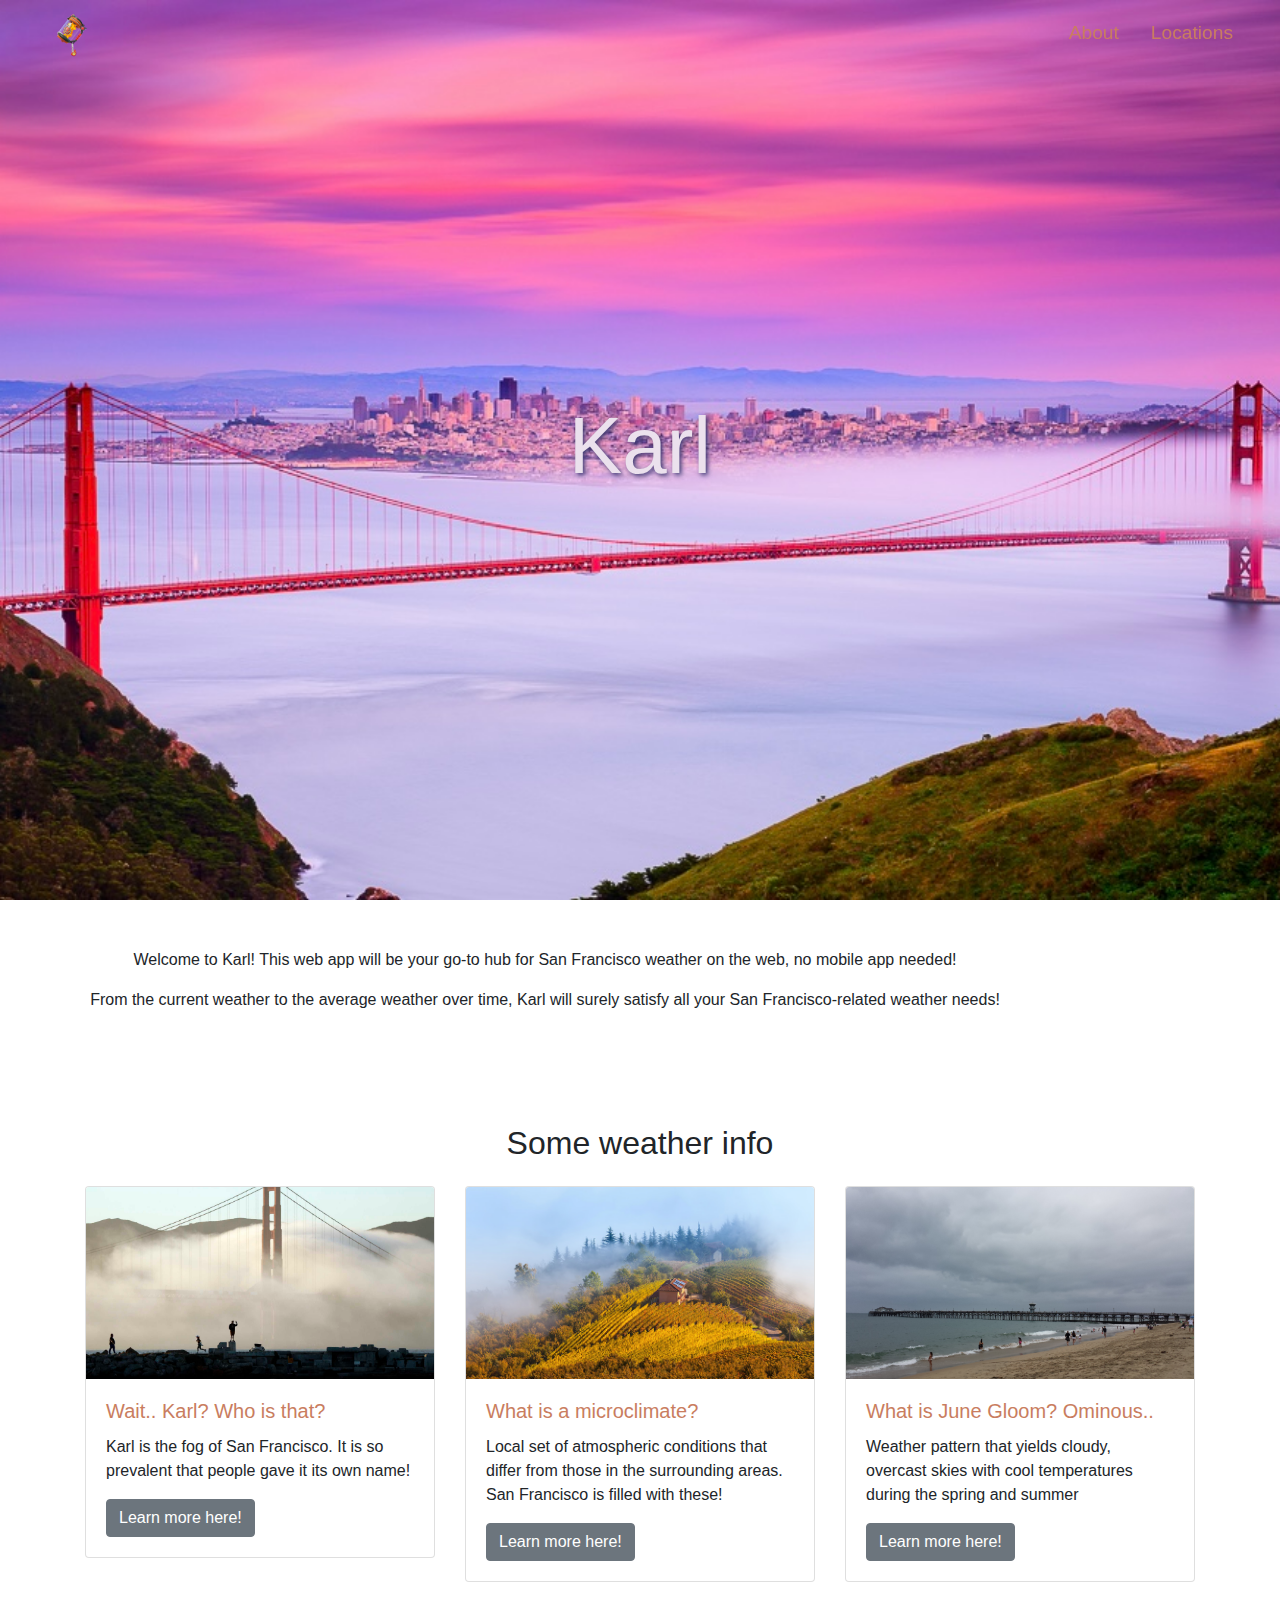
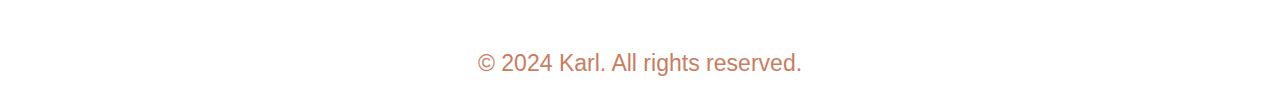
==== HTML/index.html @ ff3b45dc "Almost done with Home page" ====
<!DOCTYPE html>
<html lang="en"> 
<head>
  <meta charset="UTF-8">
  <meta http-equiv="X-UA-Compatible" content="IE=edge">
  <meta name="viewport" content="width=device-width, initial-scale=1.0">
  <link rel="stylesheet" href="../CSS/index.css">
  <!-- Needed Bootstrap CSS -->
  <link rel="stylesheet" href="https://cdn.jsdelivr.net/npm/bootstrap@4.3.1/dist/css/bootstrap.min.css">
  <link rel="stylesheet" href="https://cdn.jsdelivr.net/npm/bootstrap-icons@1.5.0/font/bootstrap-icons.css">
  <title>Karl</title>
</head>
<body>

  <!-- Header and Navbar -->	
  <header>
    <nav class="navbar navbar-expand-lg fixed-top">
      <div class="container-fluid">
      <a class="navbar-brand" href="#"></a>
        <div class="d-flex align-items-center"> 
          <a class="nav-link" href="#blurb">About</a>
          <a class="nav-link" href="">Locations</a>
        </div>
      </div>
    </nav>
  </header>

  <div class="header-container">
    <h1>Karl</h1>
  </div>

  <!-- Blurb section -->
  <section id="blurb" class="py-5">
    <div class="container text-center">
        <div class="row">
          <div class="col-md-10 section-title">
            <p class="blurb-info">Welcome to Karl! This web app will be your go-to hub for San Francisco weather on the web, no mobile app needed!</p>
	    <p class="blurb-info">From the current weather to the average weather over time, Karl will surely satisfy all your San Francisco-related weather needs!</p>
          </div>  
        </div>
      </div>
  </section>

  <!-- Info section -->
  <section id="info" class="py-5">
    <div class="container">
      <h2 class="text-center mb-4">Some weather info</h2>
      <div class="row row-cols-1 row-cols-md-3 g-4">
        <div class="col">
          <div class="card h-101">
            <img src="../Images/hero/Karl.jpg" class="card-img-top" alt="Picture of people look at a foggy Golden Gate Bridge from a distance">
            <div class="card-body">
              <h5 class="card-title">Wait.. Karl? Who is that?</h5>
              <p class="card-text">Karl is the fog of San Francisco. It is so prevalent that people gave it its own name!</p>
              <a href="https://www.kqed.org/news/11682057/how-the-bay-areas-fog-came-to-be-named-karl" class="btn btn-secondary" target="_blank">Learn more here!</a>
            </div>
          </div>
        </div>
        <div class="col">
          <div class="card h-101">
            <img src="../Images/hero/Microclimates.jpg" class="card-img-top" alt="Picture of sunny yet somehow also foggy mountain landscape">
            <div class="card-body">
              <h5 class="card-title">What is a microclimate?</h5>
              <p class="card-text">Local set of atmospheric conditions that differ from those in the surrounding areas. San Francisco is filled with these!</p>
              <a href="https://www.worldatlas.com/articles/the-microclimates-of-san-francisco.html" class="btn btn-secondary">Learn more here!</a>
            </div>
          </div>
        </div>
        <div class="col">
          <div class="card h-101">
            <img src="../Images/hero/June_Gloom.jpg" class="card-img-top" alt="Picture of foggy beach">
            <div class="card-body">
              <h5 class="card-title">What is June Gloom? Ominous..</h5>
              <p class="card-text">Weather pattern that yields cloudy, overcast skies with cool temperatures during the spring and summer</p>
              <a href="https://www.cbsnews.com/sanfrancisco/news/wheres-the-fog-no-more-june-gloom-in-san-francisco/" class="btn btn-secondary">Learn more here!</a>
            </div>
          </div>
        </div>
      </div>
    </div>
  </section> 
  
  <!-- Footer -->
  <footer id="finale">
    <div class="text-center p-3">© 2024 Karl. All rights reserved.</div>
  </footer>

  <!-- Needed Bootstrap JavaScript -->
  <script src="https://code.jquery.com/jquery-3.3.1.slim.min.js"></script>
  <script src="https://cdn.jsdelivr.net/npm/popper.js@1.14.7/dist/umd/popper.min.js"></script>
  <script src="https://cdn.jsdelivr.net/npm/bootstrap@4.3.1/dist/js/bootstrap.min.js"></script>
</body>
</html>

<!-- Old Navbar code: -->
<!-- <header>
      <nav class="navbar">
      <div class="container-fluid">
        <a class="navbar-brand" href="#">Karl</a>
      
        <div class="d-flex align-items-center"> 
          <a class="nav-link" href="#intro">About</a>
          <a class="nav-link" href="#projects">Locations</a>
        </div>
      </div>
      </nav>
    </header>  -->
---- CSS/index.css ----
/* General CSS */

* {
  box-sizing: border-box; /* I don't think this is doing anything lol..? */
}

/* Header and Navbar CSS */

.header-container {
  background-image: url(../Images/hero/GGBK.jpg);
  background-size: cover;
  background-position: top;
  background-repeat: no-repeat;
  width: 100vw;
  height: 100vh;
  display: flex;
  align-items: center;
  justify-content: center;
  text-align: center;
}

.header-container h1 {
  font-size: 80px;
  color: #EBE1ED;
  text-shadow: 2px 2px 5px #34356F;
  /* animation: */
}

.navbar {
  background: none;
}

.navbar-brand,
.nav-link,
#finale {
  color: #C97D60;
  transition: all 0.3s ease;
  font-size: larger;
}

.navbar-brand {
  position: relative;
  background: url(../Images/hero/Nova.png);
  width: 170px;
  height: 50px;
  left: 15px;
  background-size: contain;
  background-repeat: no-repeat;
}

.nav-link {
  position: relative;
}

.navbar-brand:hover,
.navbar-brand:active,
.nav-link:hover,
.nav-link:active {
  color: #B6BE9C !important;
}

.nav-link::after {
  content: '';
  opacity: 0;
  transition: all 0.2s;
  height: 2px;
  width: 100%;
  background-color: #C97D60;
  position: absolute;
  bottom: 0;
  left: 0;
}

.nav-link:hover::after {
  opacity: 1;
}

/* Blurb section CSS */
.blurb-info {
  text-align: center;
}

/* Info section CSS */

.card-title {
  color: #C97D60;
}

.card-img-top {
  width: 100%;
  height: 15vw;
  object-fit: cover;
} /* To make it so all the cards are the same size */

.h-101 {
  transition: all 0.3s;
}

.h-101:hover {
  transform: scale(1.15);
}

/* Footer CSS */
.p-3 {
  font-size: larger;
}
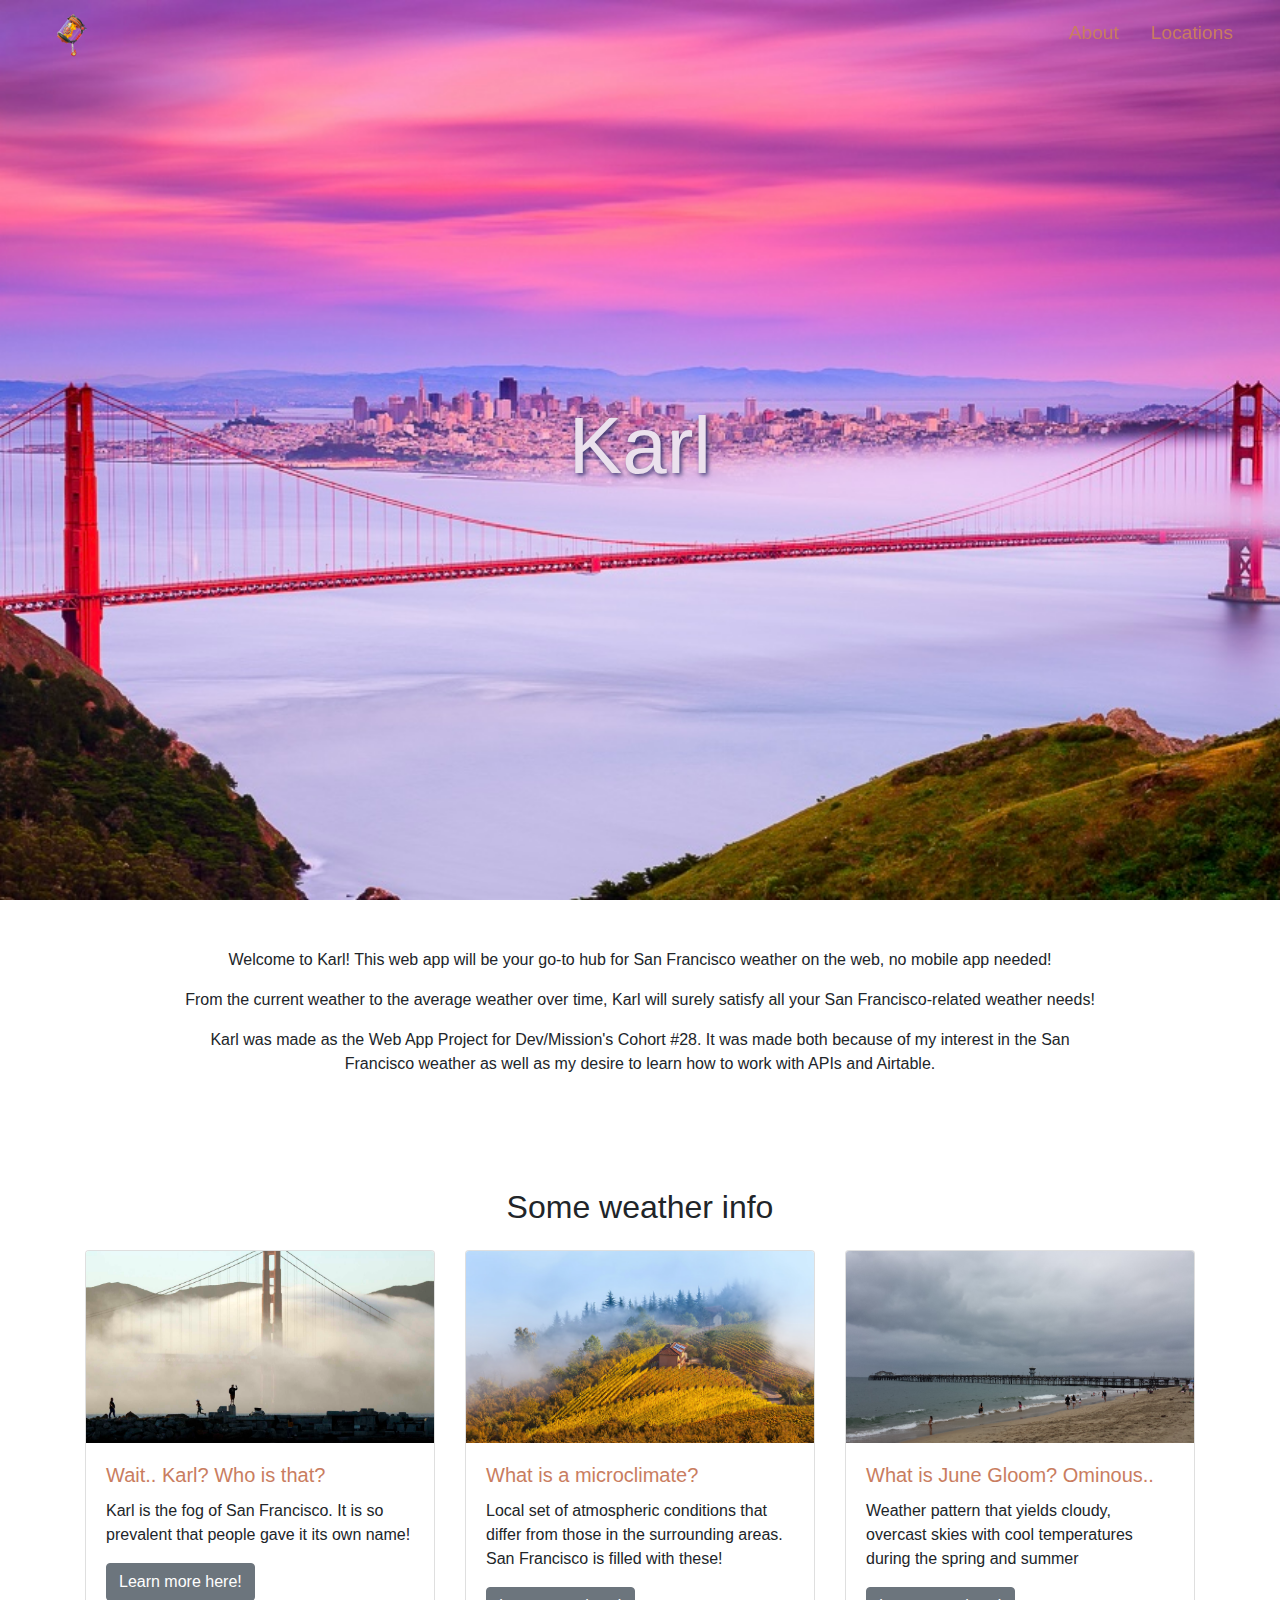
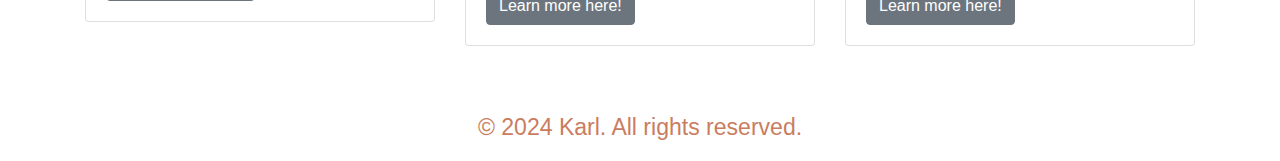
==== commit 83cd9fcc: "Center Blurb section" ====
--- a/HTML/index.html
+++ b/HTML/index.html
@@ -32,14 +32,16 @@
   <!-- Blurb section -->
   <section id="blurb" class="py-5">
     <div class="container text-center">
-        <div class="row">
-          <div class="col-md-10 section-title">
-            <p class="blurb-info">Welcome to Karl! This web app will be your go-to hub for San Francisco weather on the web, no mobile app needed!</p>
-	    <p class="blurb-info">From the current weather to the average weather over time, Karl will surely satisfy all your San Francisco-related weather needs!</p>
-          </div>  
-        </div>
+      <div class="row">
+        <div class="col-md-10 mx-auto text-center section-title">
+          <p class="blurb-info">Welcome to Karl! This web app will be your go-to hub for San Francisco weather on the web, no mobile app needed!</p>
+          <p class="blurb-info">From the current weather to the average weather over time, Karl will surely satisfy all your San Francisco-related weather needs!</p>
+          <p class="blurb-info">Karl was made as the Web App Project for Dev/Mission's Cohort #28. It was made both because of my interest in the San Francisco weather as well as my desire to learn how to work with APIs and Airtable.</p>
+        </div>  
       </div>
+    </div>
   </section>
+
 
   <!-- Info section -->
   <section id="info" class="py-5">
@@ -90,18 +92,4 @@
   <script src="https://cdn.jsdelivr.net/npm/popper.js@1.14.7/dist/umd/popper.min.js"></script>
   <script src="https://cdn.jsdelivr.net/npm/bootstrap@4.3.1/dist/js/bootstrap.min.js"></script>
 </body>
-</html>
-
-<!-- Old Navbar code: -->
-<!-- <header>
-      <nav class="navbar">
-      <div class="container-fluid">
-        <a class="navbar-brand" href="#">Karl</a>
-      
-        <div class="d-flex align-items-center"> 
-          <a class="nav-link" href="#intro">About</a>
-          <a class="nav-link" href="#projects">Locations</a>
-        </div>
-      </div>
-      </nav>
-    </header>  -->+</html>--- a/CSS/index.css
+++ b/CSS/index.css
@@ -76,8 +76,8 @@
 }
 
 /* Blurb section CSS */
+
 .blurb-info {
-  text-align: center;
 }
 
 /* Info section CSS */
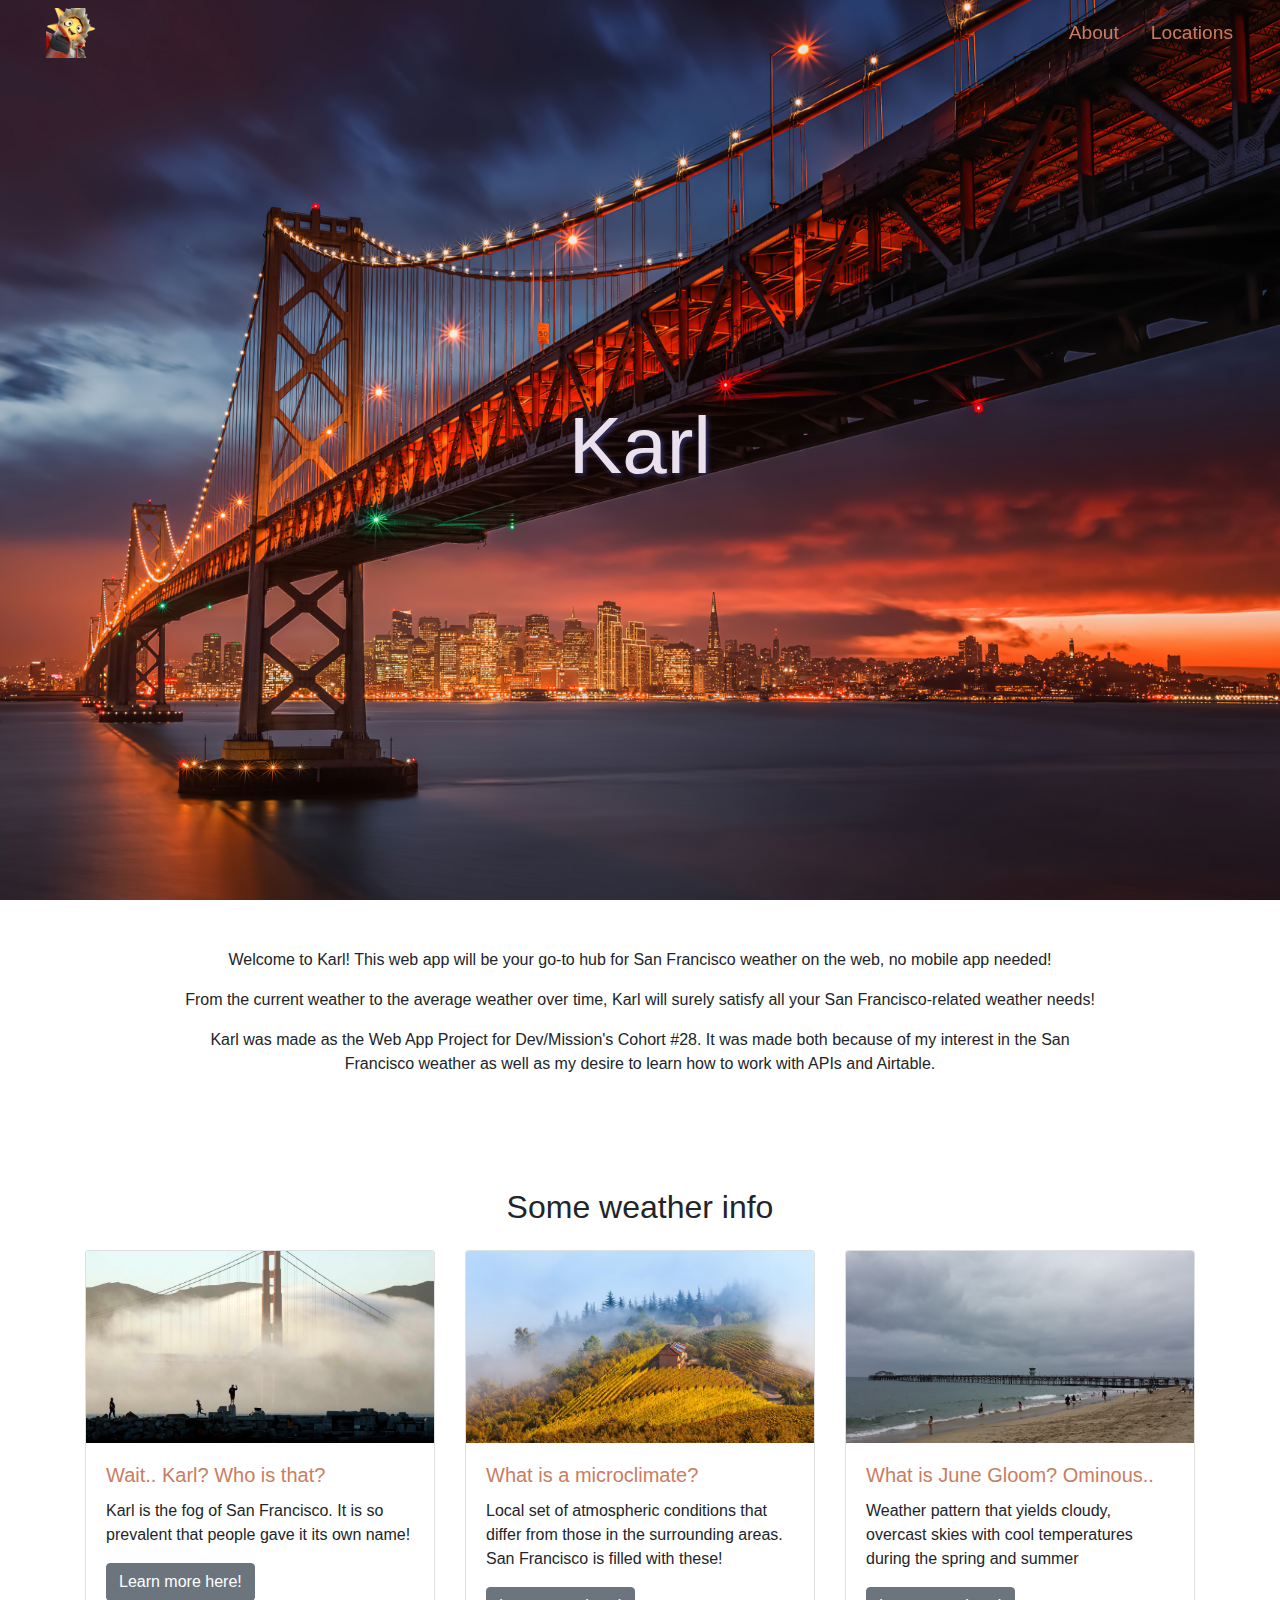
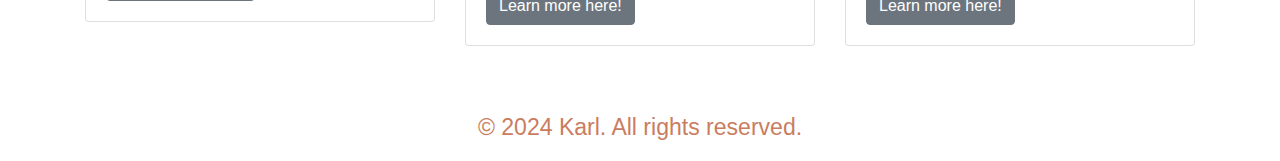
==== commit 99db655a: "Shuffle around structure and begin working on the Locationd page" ====
--- a/HTML/index.html
+++ b/HTML/index.html
@@ -12,7 +12,7 @@
 </head>
 <body>
 
-  <!-- Header and Navbar -->	
+  <!-- Navbar and Header -->	
   <header>
     <nav class="navbar navbar-expand-lg fixed-top">
       <div class="container-fluid">
@@ -50,7 +50,7 @@
       <div class="row row-cols-1 row-cols-md-3 g-4">
         <div class="col">
           <div class="card h-101">
-            <img src="../Images/hero/Karl.jpg" class="card-img-top" alt="Picture of people look at a foggy Golden Gate Bridge from a distance">
+            <img src="../Images/info/Karl.jpg" class="card-img-top" alt="Picture of people look at a foggy Golden Gate Bridge from a distance">
             <div class="card-body">
               <h5 class="card-title">Wait.. Karl? Who is that?</h5>
               <p class="card-text">Karl is the fog of San Francisco. It is so prevalent that people gave it its own name!</p>
@@ -60,7 +60,7 @@
         </div>
         <div class="col">
           <div class="card h-101">
-            <img src="../Images/hero/Microclimates.jpg" class="card-img-top" alt="Picture of sunny yet somehow also foggy mountain landscape">
+            <img src="../Images/info/Microclimates.jpg" class="card-img-top" alt="Picture of sunny yet somehow also foggy mountain landscape">
             <div class="card-body">
               <h5 class="card-title">What is a microclimate?</h5>
               <p class="card-text">Local set of atmospheric conditions that differ from those in the surrounding areas. San Francisco is filled with these!</p>
@@ -70,7 +70,7 @@
         </div>
         <div class="col">
           <div class="card h-101">
-            <img src="../Images/hero/June_Gloom.jpg" class="card-img-top" alt="Picture of foggy beach">
+            <img src="../Images/info/June_Gloom.jpg" class="card-img-top" alt="Picture of foggy beach">
             <div class="card-body">
               <h5 class="card-title">What is June Gloom? Ominous..</h5>
               <p class="card-text">Weather pattern that yields cloudy, overcast skies with cool temperatures during the spring and summer</p>
--- a/CSS/index.css
+++ b/CSS/index.css
@@ -4,30 +4,16 @@
   box-sizing: border-box; /* I don't think this is doing anything lol..? */
 }
 
-/* Header and Navbar CSS */
+/* Navbar and Header CSS */
 
-.header-container {
-  background-image: url(../Images/hero/GGBK.jpg);
-  background-size: cover;
-  background-position: top;
+.navbar-brand {
+  position: relative;
+  background: url(../Images/logos/Sunspot.png);
+  width: 170px;
+  height: 50px;
+  left: 15px;
+  background-size: contain;
   background-repeat: no-repeat;
-  width: 100vw;
-  height: 100vh;
-  display: flex;
-  align-items: center;
-  justify-content: center;
-  text-align: center;
-}
-
-.header-container h1 {
-  font-size: 80px;
-  color: #EBE1ED;
-  text-shadow: 2px 2px 5px #34356F;
-  /* animation: */
-}
-
-.navbar {
-  background: none;
 }
 
 .navbar-brand,
@@ -36,16 +22,6 @@
   color: #C97D60;
   transition: all 0.3s ease;
   font-size: larger;
-}
-
-.navbar-brand {
-  position: relative;
-  background: url(../Images/hero/Nova.png);
-  width: 170px;
-  height: 50px;
-  left: 15px;
-  background-size: contain;
-  background-repeat: no-repeat;
 }
 
 .nav-link {
@@ -73,6 +49,26 @@
 
 .nav-link:hover::after {
   opacity: 1;
+}
+
+.header-container {
+  background-image: url(../Images/hero/GGBA.jpg);
+  background-size: cover;
+  background-position: top;
+  background-repeat: no-repeat;
+  width: 100vw;
+  height: 100vh;
+  display: flex;
+  align-items: center;
+  justify-content: center;
+  text-align: center;
+}
+
+.header-container h1 {
+  font-size: 80px;
+  color: #EBE1ED;
+  text-shadow: 2px 2px 5px #34356F;
+  /* animation: */
 }
 
 /* Blurb section CSS */
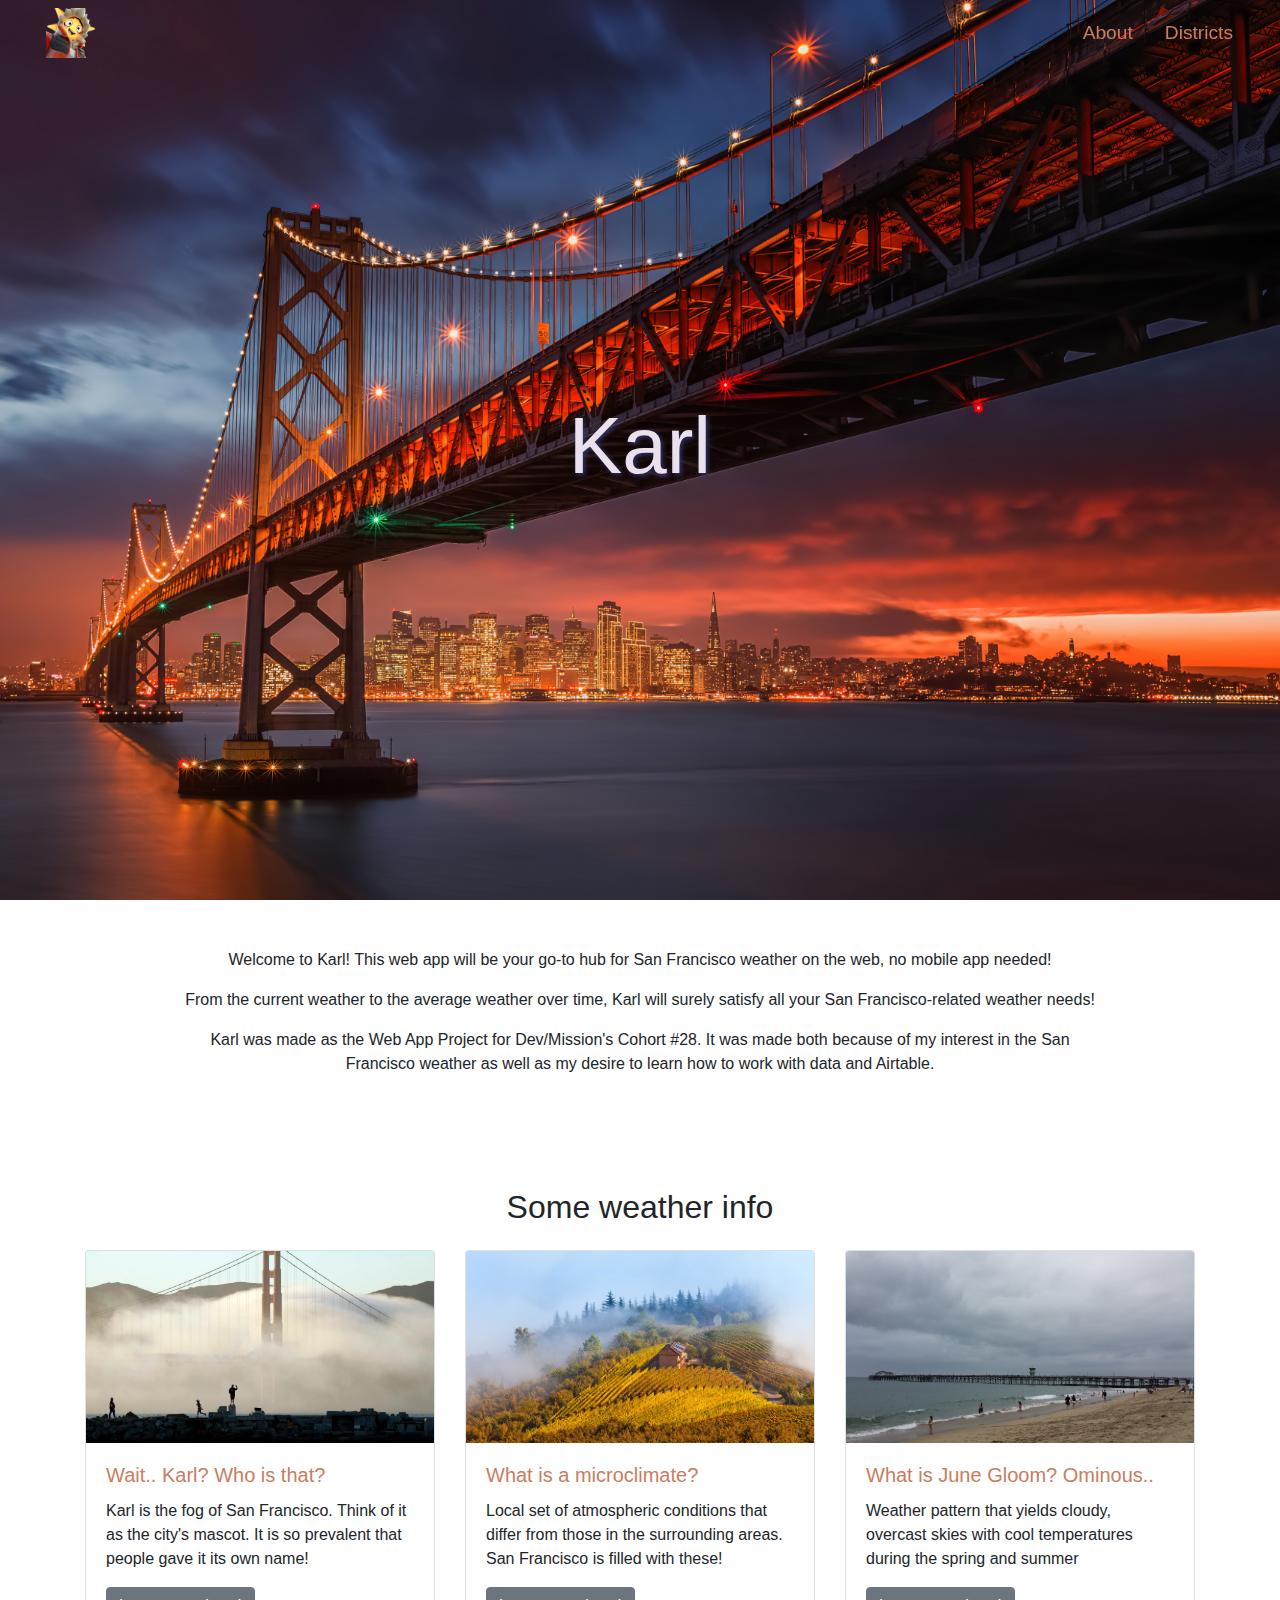
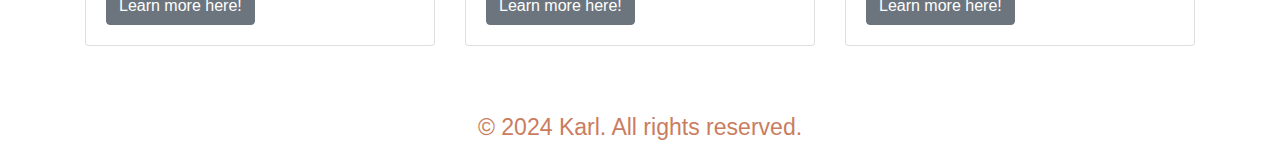
==== commit db9adb14: "Chose font" ====
--- a/HTML/index.html
+++ b/HTML/index.html
@@ -5,9 +5,18 @@
   <meta http-equiv="X-UA-Compatible" content="IE=edge">
   <meta name="viewport" content="width=device-width, initial-scale=1.0">
   <link rel="stylesheet" href="../CSS/index.css">
+  <link rel="icon" type="image/png" href="../Images/icons/Nova.png">
   <!-- Needed Bootstrap CSS -->
   <link rel="stylesheet" href="https://cdn.jsdelivr.net/npm/bootstrap@4.3.1/dist/css/bootstrap.min.css">
   <link rel="stylesheet" href="https://cdn.jsdelivr.net/npm/bootstrap-icons@1.5.0/font/bootstrap-icons.css">
+  <!-- Needed Bootstrap JavaScript -->
+  <script src="https://code.jquery.com/jquery-3.3.1.slim.min.js" defer></script>
+  <script src="https://cdn.jsdelivr.net/npm/popper.js@1.14.7/dist/umd/popper.min.js" defer></script>
+  <script src="https://cdn.jsdelivr.net/npm/bootstrap@4.3.1/dist/js/bootstrap.min.js" defer></script>
+  <!-- Font from Google Fonts -->
+  <link rel="preconnect" href="https://fonts.googleapis.com">
+  <link rel="preconnect" href="https://fonts.gstatic.com" crossorigin>
+  <link href="https://fonts.googleapis.com/css2?family=Acme&display=swap" rel="stylesheet">
   <title>Karl</title>
 </head>
 <body>
@@ -19,7 +28,7 @@
       <a class="navbar-brand" href="#"></a>
         <div class="d-flex align-items-center"> 
           <a class="nav-link" href="#blurb">About</a>
-          <a class="nav-link" href="">Locations</a>
+          <a class="nav-link" href="../HTML/districts.html">Districts</a>
         </div>
       </div>
     </nav>
@@ -36,13 +45,12 @@
         <div class="col-md-10 mx-auto text-center section-title">
           <p class="blurb-info">Welcome to Karl! This web app will be your go-to hub for San Francisco weather on the web, no mobile app needed!</p>
           <p class="blurb-info">From the current weather to the average weather over time, Karl will surely satisfy all your San Francisco-related weather needs!</p>
-          <p class="blurb-info">Karl was made as the Web App Project for Dev/Mission's Cohort #28. It was made both because of my interest in the San Francisco weather as well as my desire to learn how to work with APIs and Airtable.</p>
+          <p class="blurb-info">Karl was made as the Web App Project for Dev/Mission's Cohort #28. It was made both because of my interest in the San Francisco weather as well as my desire to learn how to work with data and Airtable.</p>
         </div>  
       </div>
     </div>
   </section>
-
-
+  
   <!-- Info section -->
   <section id="info" class="py-5">
     <div class="container">
@@ -53,7 +61,7 @@
             <img src="../Images/info/Karl.jpg" class="card-img-top" alt="Picture of people look at a foggy Golden Gate Bridge from a distance">
             <div class="card-body">
               <h5 class="card-title">Wait.. Karl? Who is that?</h5>
-              <p class="card-text">Karl is the fog of San Francisco. It is so prevalent that people gave it its own name!</p>
+              <p class="card-text">Karl is the fog of San Francisco. Think of it as the city's mascot. It is so prevalent that people gave it its own name!</p>
               <a href="https://www.kqed.org/news/11682057/how-the-bay-areas-fog-came-to-be-named-karl" class="btn btn-secondary" target="_blank">Learn more here!</a>
             </div>
           </div>
@@ -86,10 +94,5 @@
   <footer id="finale">
     <div class="text-center p-3">© 2024 Karl. All rights reserved.</div>
   </footer>
-
-  <!-- Needed Bootstrap JavaScript -->
-  <script src="https://code.jquery.com/jquery-3.3.1.slim.min.js"></script>
-  <script src="https://cdn.jsdelivr.net/npm/popper.js@1.14.7/dist/umd/popper.min.js"></script>
-  <script src="https://cdn.jsdelivr.net/npm/bootstrap@4.3.1/dist/js/bootstrap.min.js"></script>
 </body>
 </html>--- a/CSS/index.css
+++ b/CSS/index.css
@@ -8,7 +8,7 @@
 
 .navbar-brand {
   position: relative;
-  background: url(../Images/logos/Sunspot.png);
+  background: url(../Images/icons/Sunspot.png);
   width: 170px;
   height: 50px;
   left: 15px;
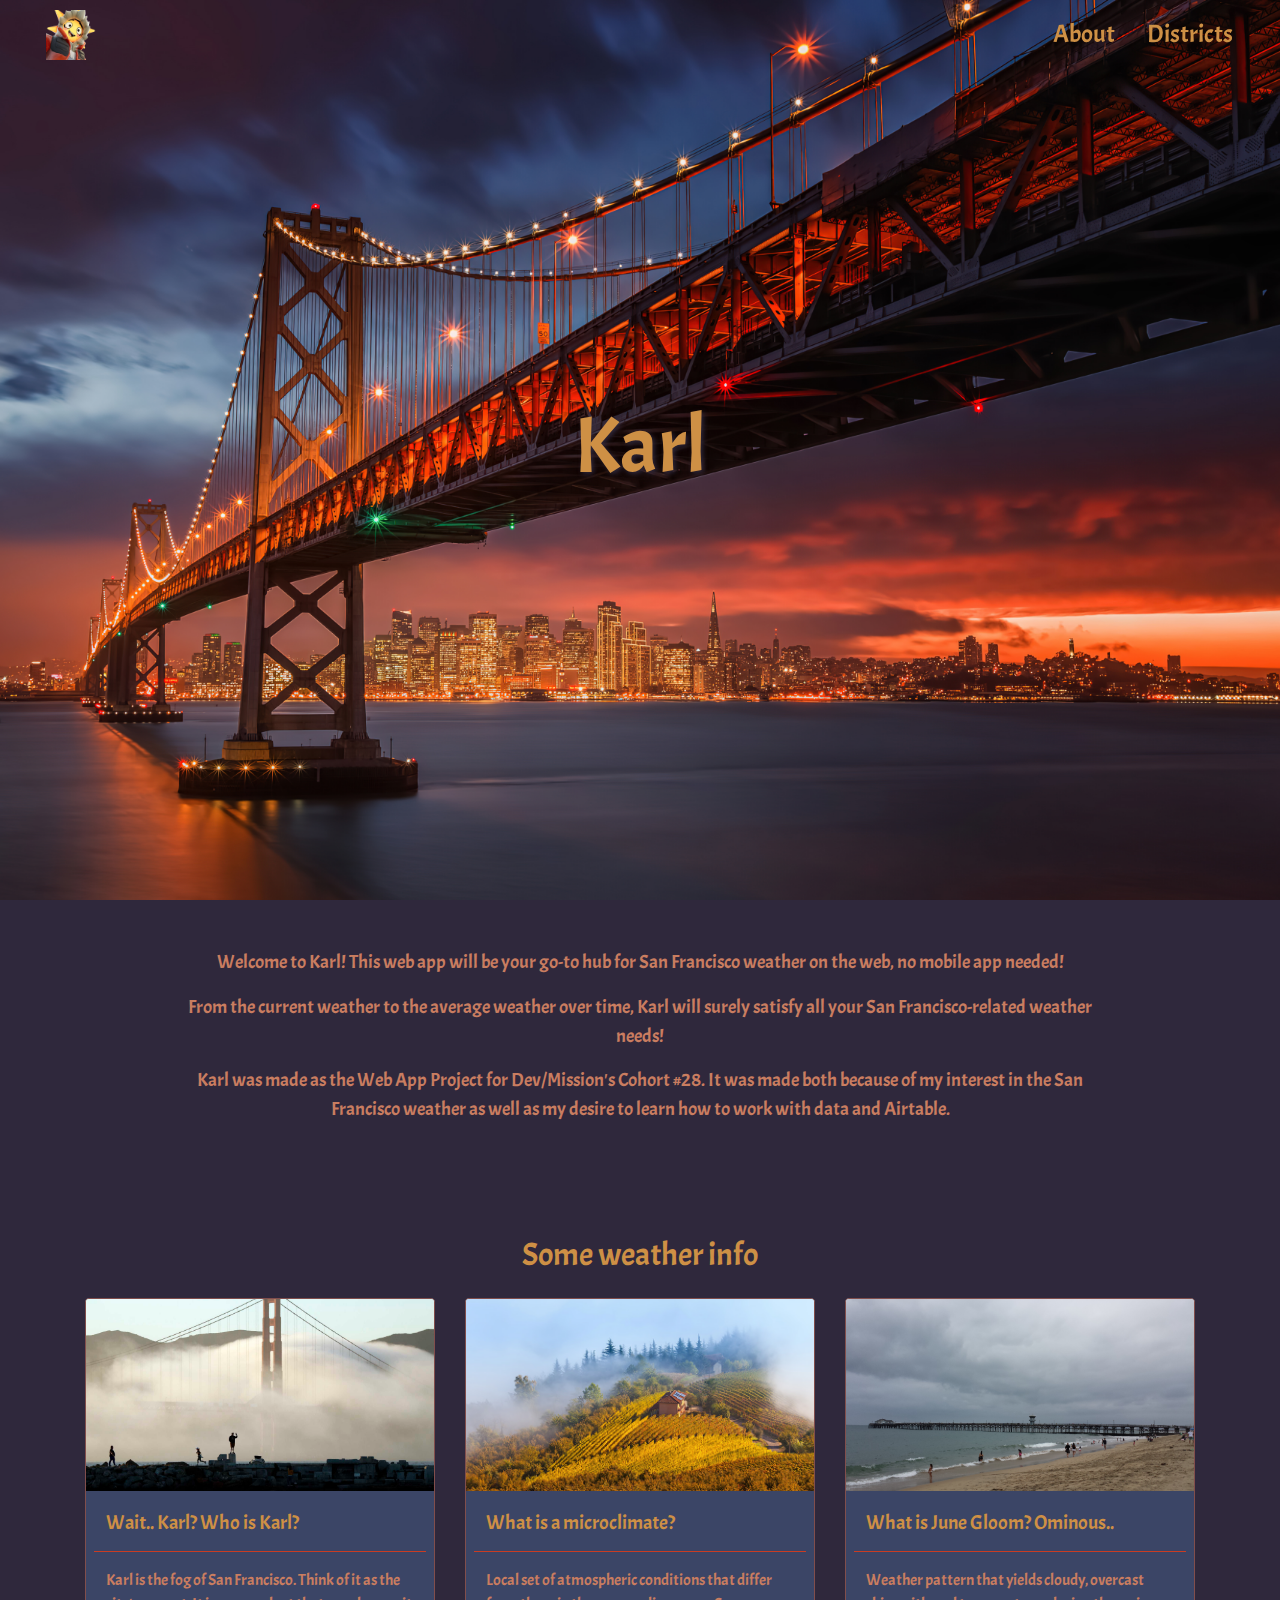
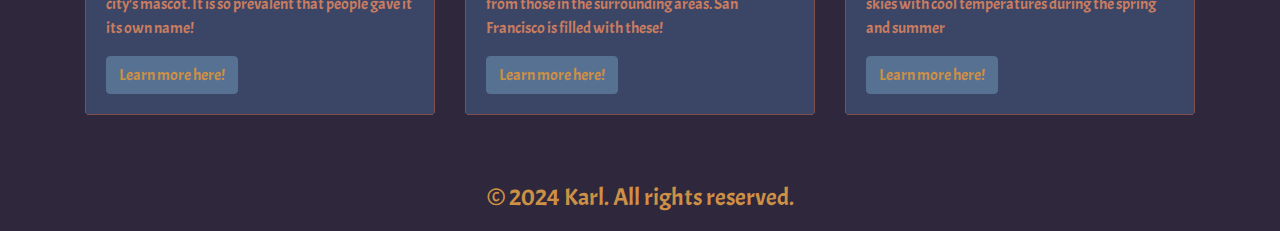
==== commit 6dd98dae: "Finish Cards CSS" ====
--- a/HTML/index.html
+++ b/HTML/index.html
@@ -60,7 +60,8 @@
           <div class="card h-101">
             <img src="../Images/info/Karl.jpg" class="card-img-top" alt="Picture of people look at a foggy Golden Gate Bridge from a distance">
             <div class="card-body">
-              <h5 class="card-title">Wait.. Karl? Who is that?</h5>
+              <h5 class="card-title">Wait.. Karl? Who is Karl?</h5>
+              <hr>
               <p class="card-text">Karl is the fog of San Francisco. Think of it as the city's mascot. It is so prevalent that people gave it its own name!</p>
               <a href="https://www.kqed.org/news/11682057/how-the-bay-areas-fog-came-to-be-named-karl" class="btn btn-secondary" target="_blank">Learn more here!</a>
             </div>
@@ -71,6 +72,7 @@
             <img src="../Images/info/Microclimates.jpg" class="card-img-top" alt="Picture of sunny yet somehow also foggy mountain landscape">
             <div class="card-body">
               <h5 class="card-title">What is a microclimate?</h5>
+              <hr>
               <p class="card-text">Local set of atmospheric conditions that differ from those in the surrounding areas. San Francisco is filled with these!</p>
               <a href="https://www.worldatlas.com/articles/the-microclimates-of-san-francisco.html" class="btn btn-secondary">Learn more here!</a>
             </div>
@@ -81,6 +83,7 @@
             <img src="../Images/info/June_Gloom.jpg" class="card-img-top" alt="Picture of foggy beach">
             <div class="card-body">
               <h5 class="card-title">What is June Gloom? Ominous..</h5>
+              <hr>
               <p class="card-text">Weather pattern that yields cloudy, overcast skies with cool temperatures during the spring and summer</p>
               <a href="https://www.cbsnews.com/sanfrancisco/news/wheres-the-fog-no-more-june-gloom-in-san-francisco/" class="btn btn-secondary">Learn more here!</a>
             </div>
--- a/CSS/index.css
+++ b/CSS/index.css
@@ -1,8 +1,12 @@
 /* General CSS */
 
 * {
-  box-sizing: border-box; /* I don't think this is doing anything lol..? */
+  box-sizing: border-box !important; /* I don't think this is doing anything? Even with !important? */
 }
+
+body {
+  background-color: #2F283C !important;
+} /* Now I know why applying coloring to body for Eudaimonia didn't work.. it was because of Bootstrap! !important handles this */
 
 /* Navbar and Header CSS */
 
@@ -17,22 +21,22 @@
 }
 
 .navbar-brand,
-.nav-link,
-#finale {
-  color: #C97D60;
+.nav-link {
+  color: #CE9045;
   transition: all 0.3s ease;
-  font-size: larger;
+  font-size: 25px;
+  font-family: "Acme";
 }
 
 .nav-link {
   position: relative;
 }
 
-.navbar-brand:hover,
-.navbar-brand:active,
 .nav-link:hover,
-.nav-link:active {
-  color: #B6BE9C !important;
+.nav-link:active,
+.btn-secondary:hover,
+.btn-secondary:active {
+  color: #E04327 !important;
 }
 
 .nav-link::after {
@@ -41,7 +45,7 @@
   transition: all 0.2s;
   height: 2px;
   width: 100%;
-  background-color: #C97D60;
+  background-color: #E04327;
   position: absolute;
   bottom: 0;
   left: 0;
@@ -66,20 +70,34 @@
 
 .header-container h1 {
   font-size: 80px;
-  color: #EBE1ED;
-  text-shadow: 2px 2px 5px #34356F;
+  font-family: "Acme";
+  color: #CE9045;
+  text-shadow: 2px 2px 5px #2F283C;
   /* animation: */
 }
 
 /* Blurb section CSS */
 
 .blurb-info {
+  color: #C97D60;
+  font-family: "Acme";
+  font-size: larger;
 }
 
 /* Info section CSS */
 
-.card-title {
-  color: #C97D60;
+.mb-4 {
+  color: #CE9045;
+  font-family: "Acme";
+}
+
+.h-101 {
+  border-color: #814E4C !important;
+  transition: all 0.3s;
+}
+
+.h-101:hover {
+  transform: scale(1.15);
 }
 
 .card-img-top {
@@ -88,15 +106,41 @@
   object-fit: cover;
 } /* To make it so all the cards are the same size */
 
-.h-101 {
-  transition: all 0.3s;
+.card-body {
+  background-color: #3B4566;
 }
 
-.h-101:hover {
-  transform: scale(1.15);
+.card-title {
+  color: #CE9045;
+  font-family: "Acme";
 }
 
+hr {
+  background: #E04327;
+  margin: -0.75rem;
+}
+
+.card-text {
+  color: #C97D60;
+  font-family: "Acme";
+}
+
+.btn-secondary {
+  color: #CE9045 !important;
+  background-color: #577192 !important;
+  border-color: #577192 !important;
+  font-family: "Acme";
+} /* So many uses of !important.. but I had to. Bootstrap and all */
+
 /* Footer CSS */
+
+#finale {
+  color: #CE9045;
+  transition: all 0.3s ease;
+  font-size: 20px;
+  font-family: "Acme";
+}
+
 .p-3 {
   font-size: larger;
 }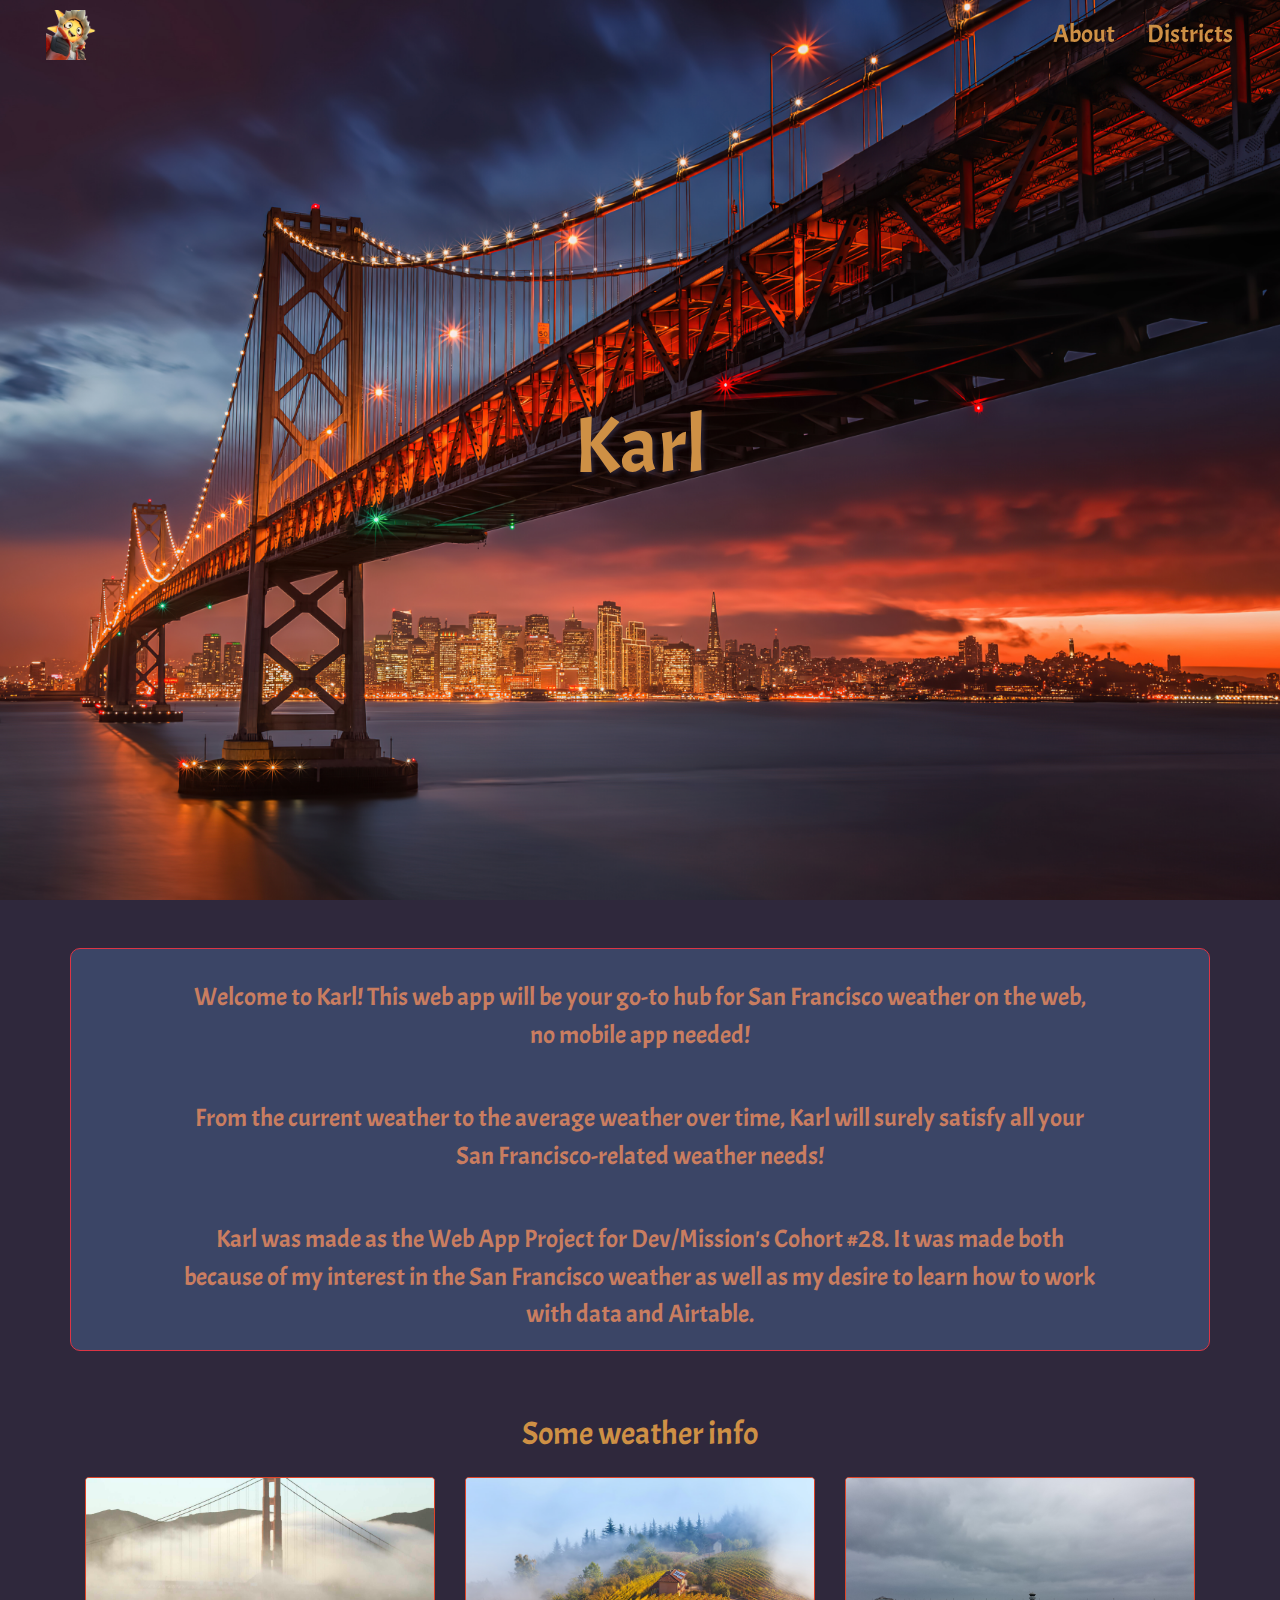
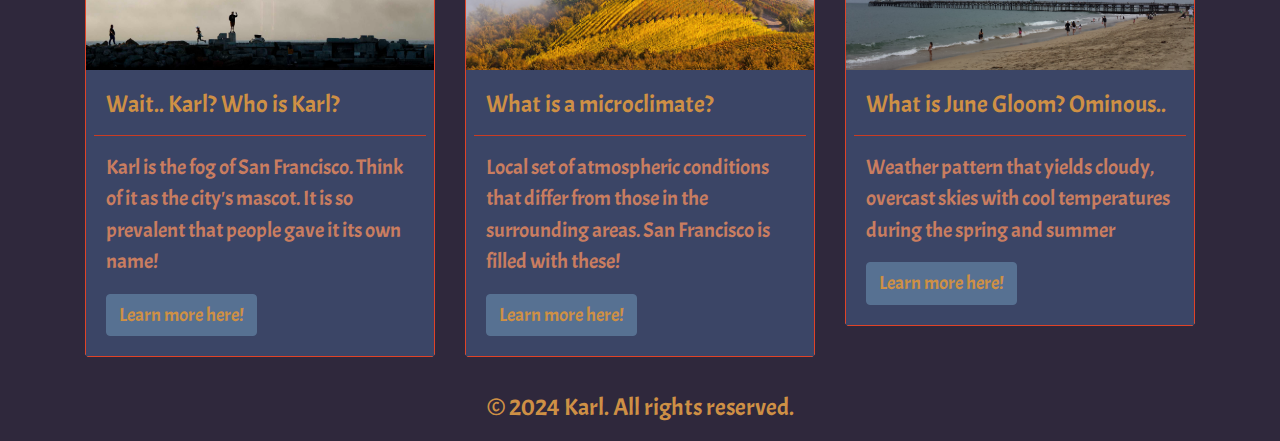
==== commit 2731a03d: "Finish index.html and index.css" ====
--- a/HTML/index.html
+++ b/HTML/index.html
@@ -40,7 +40,7 @@
 
   <!-- Blurb section -->
   <section id="blurb" class="py-5">
-    <div class="container text-center">
+    <div class="container text-center border border-danger">
       <div class="row">
         <div class="col-md-10 mx-auto text-center section-title">
           <p class="blurb-info">Welcome to Karl! This web app will be your go-to hub for San Francisco weather on the web, no mobile app needed!</p>
@@ -52,7 +52,7 @@
   </section>
   
   <!-- Info section -->
-  <section id="info" class="py-5">
+  <section id="info" class="py-3">
     <div class="container">
       <h2 class="text-center mb-4">Some weather info</h2>
       <div class="row row-cols-1 row-cols-md-3 g-4">
--- a/CSS/index.css
+++ b/CSS/index.css
@@ -78,10 +78,16 @@
 
 /* Blurb section CSS */
 
+.border-danger {
+  background-color: #3B4566;
+  border-radius: 10px;
+}
+
 .blurb-info {
   color: #C97D60;
   font-family: "Acme";
-  font-size: larger;
+  font-size: 25px;
+  padding-top: 30px;
 }
 
 /* Info section CSS */
@@ -92,7 +98,7 @@
 }
 
 .h-101 {
-  border-color: #814E4C !important;
+  border-color: #E04327 !important;
   transition: all 0.3s;
 }
 
@@ -113,6 +119,7 @@
 .card-title {
   color: #CE9045;
   font-family: "Acme";
+  font-size: 24px;
 }
 
 hr {
@@ -123,6 +130,7 @@
 .card-text {
   color: #C97D60;
   font-family: "Acme";
+  font-size: 21px;
 }
 
 .btn-secondary {
@@ -130,6 +138,7 @@
   background-color: #577192 !important;
   border-color: #577192 !important;
   font-family: "Acme";
+  font-size: 19px !important;
 } /* So many uses of !important.. but I had to. Bootstrap and all */
 
 /* Footer CSS */
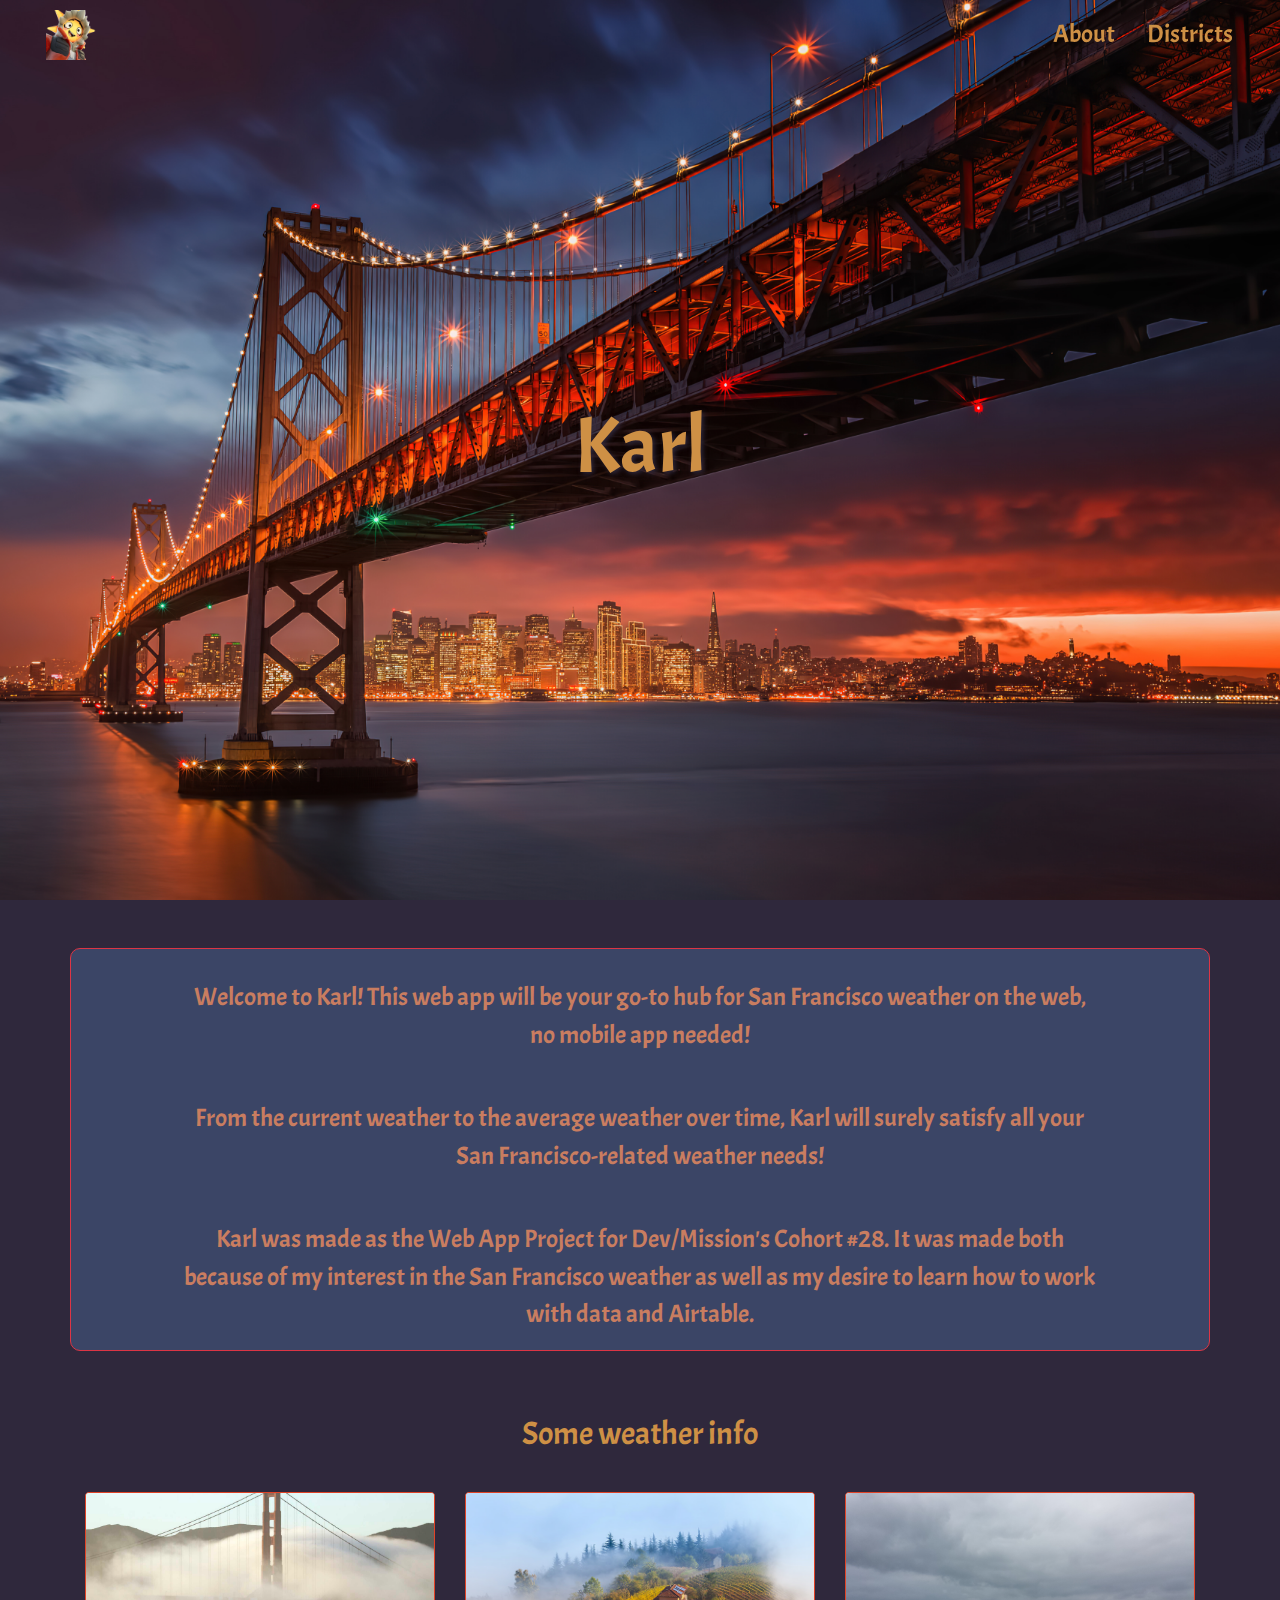
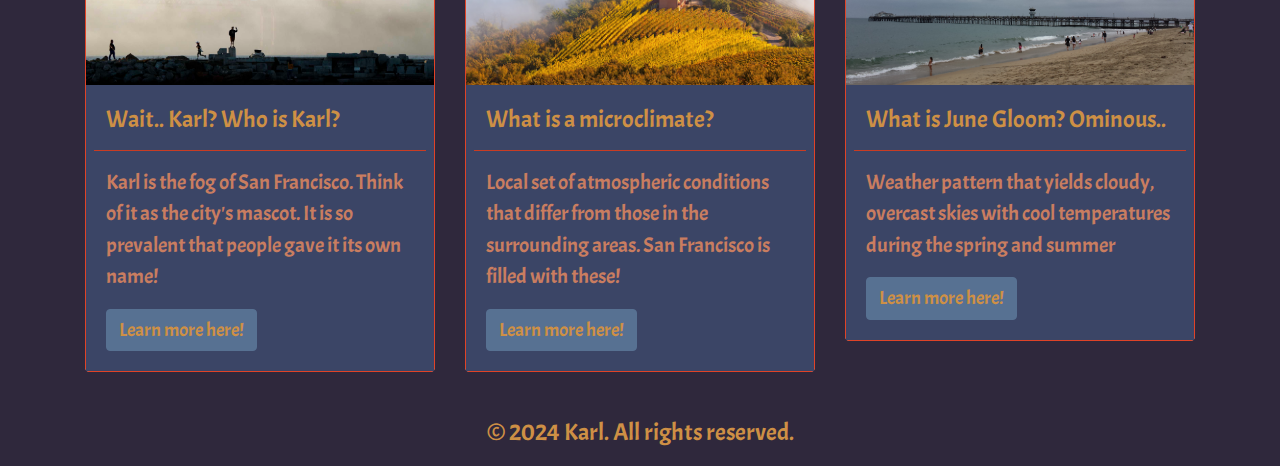
==== commit 92657c1d: "Begin figuring out JavaScript Airtable integration" ====
--- a/HTML/index.html
+++ b/HTML/index.html
@@ -5,6 +5,7 @@
   <meta http-equiv="X-UA-Compatible" content="IE=edge">
   <meta name="viewport" content="width=device-width, initial-scale=1.0">
   <link rel="stylesheet" href="../CSS/index.css">
+  <script src="index.js" defer></script>
   <link rel="icon" type="image/png" href="../Images/icons/Nova.png">
   <!-- Needed Bootstrap CSS -->
   <link rel="stylesheet" href="https://cdn.jsdelivr.net/npm/bootstrap@4.3.1/dist/css/bootstrap.min.css">
@@ -74,7 +75,7 @@
               <h5 class="card-title">What is a microclimate?</h5>
               <hr>
               <p class="card-text">Local set of atmospheric conditions that differ from those in the surrounding areas. San Francisco is filled with these!</p>
-              <a href="https://www.worldatlas.com/articles/the-microclimates-of-san-francisco.html" class="btn btn-secondary">Learn more here!</a>
+              <a href="https://www.worldatlas.com/articles/the-microclimates-of-san-francisco.html" class="btn btn-secondary" target="_blank">Learn more here!</a>
             </div>
           </div>
         </div>
@@ -85,7 +86,7 @@
               <h5 class="card-title">What is June Gloom? Ominous..</h5>
               <hr>
               <p class="card-text">Weather pattern that yields cloudy, overcast skies with cool temperatures during the spring and summer</p>
-              <a href="https://www.cbsnews.com/sanfrancisco/news/wheres-the-fog-no-more-june-gloom-in-san-francisco/" class="btn btn-secondary">Learn more here!</a>
+              <a href="https://www.cbsnews.com/sanfrancisco/news/wheres-the-fog-no-more-june-gloom-in-san-francisco/" class="btn btn-secondary" target="_blank">Learn more here!</a>
             </div>
           </div>
         </div>
@@ -97,5 +98,6 @@
   <footer id="finale">
     <div class="text-center p-3">© 2024 Karl. All rights reserved.</div>
   </footer>
+
 </body>
 </html>--- a/CSS/index.css
+++ b/CSS/index.css
@@ -95,6 +95,7 @@
 .mb-4 {
   color: #CE9045;
   font-family: "Acme";
+  padding-bottom: 15px !important;
 }
 
 .h-101 {
@@ -148,6 +149,7 @@
   transition: all 0.3s ease;
   font-size: 20px;
   font-family: "Acme";
+  padding-top: 10px !important;
 }
 
 .p-3 {
